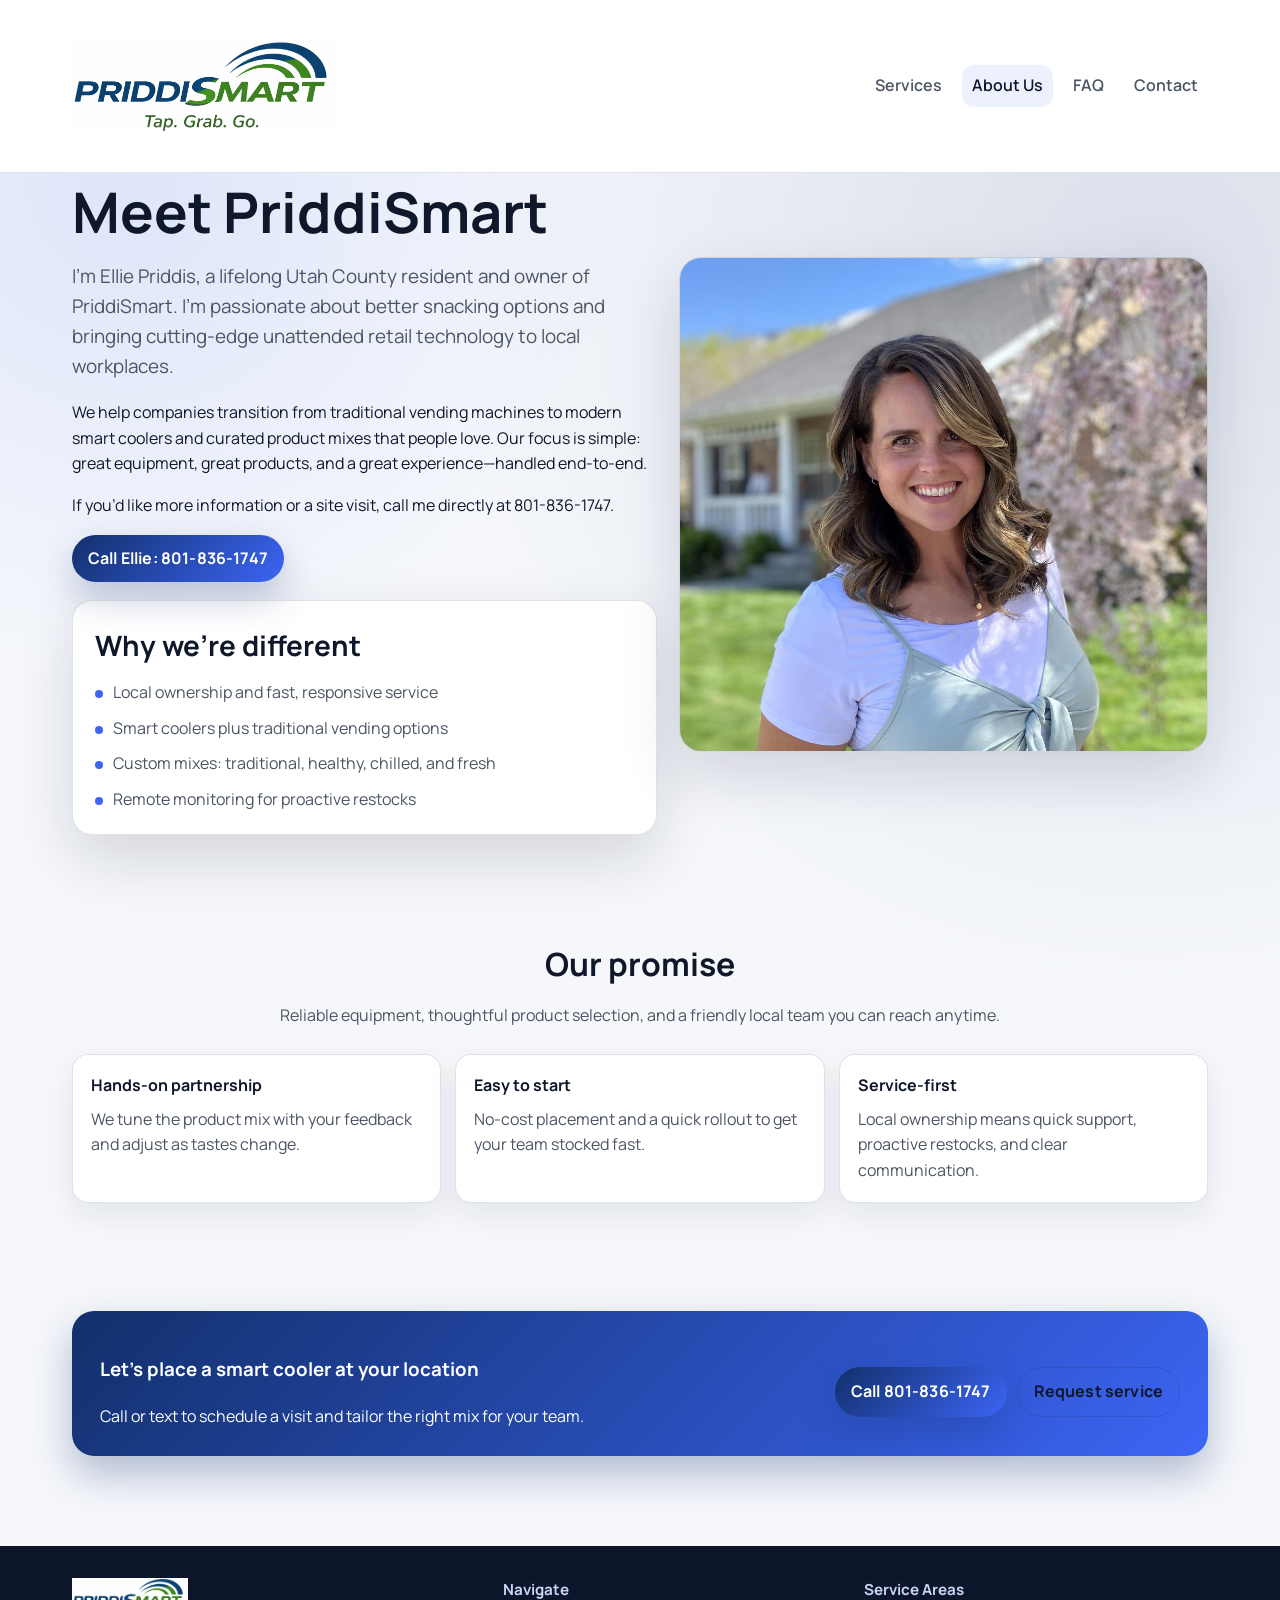
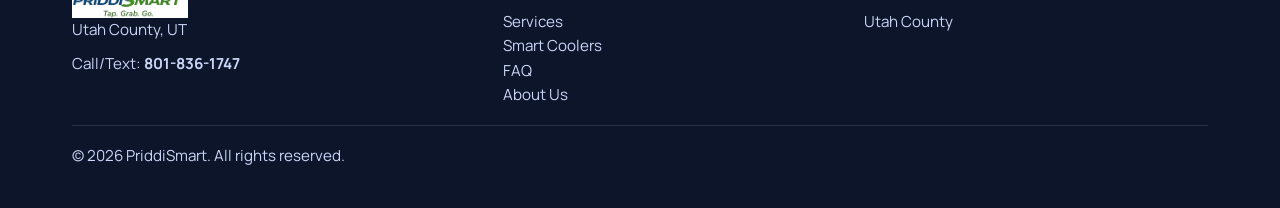
==== about.html @ 3f0e814b "WIP" ====
<!doctype html>
<html lang="en">
<head>
  <meta charset="utf-8" />
  <meta name="viewport" content="width=device-width, initial-scale=1" />
  <meta name="description" content="About PriddiSmart and owner Ellie Priddis, serving Utah County with smart coolers and vending services." />
  <title>About Us | PriddiSmart</title>
  <link rel="icon" href="assets/img/LogoPriddismart.png" />
  <link rel="stylesheet" href="assets/css/styles.css" />
</head>
<body>
  <header class="header">
    <div class="container">
      <nav class="nav" aria-label="Primary">
        <a class="brand" href="index.html">
          <img src="assets/img/LogoPriddismart.png" alt="PriddiSmart logo" />
        </a>
        <div class="navlinks">
          <a href="index.html#services">Services</a>
          <a data-nav href="about.html">About Us</a>
          <a data-nav href="faq.html">FAQ</a>
          <a data-nav href="contact.html">Contact</a>
        </div>
      </nav>
    </div>
  </header>

  <main>
    <section class="hero hero-inset">
      <div class="container">
        <div class="split">
          <div>
            <h1>Meet PriddiSmart</h1>
            <p class="lead">
              I’m Ellie Priddis, a lifelong Utah County resident and owner of PriddiSmart. I’m passionate about better snacking options
              and bringing cutting-edge unattended retail technology to local workplaces.
            </p>
            <p>
              We help companies transition from traditional vending machines to modern smart coolers and curated product mixes that people love.
              Our focus is simple: great equipment, great products, and a great experience—handled end-to-end.
            </p>
            <p>If you’d like more information or a site visit, call me directly at <a href="tel:+18018361747">801-836-1747</a>.</p>
            <div class="hero-cta" style="margin-top:14px;">
              <a class="btn primary" href="tel:+18018361747">Call Ellie: 801-836-1747</a>
            </div>

            <div class="panel" style="margin-top:18px;">
              <h3>Why we’re different</h3>
              <ul class="feature-list">
                <li>Local ownership and fast, responsive service</li>
                <li>Smart coolers plus traditional vending options</li>
                <li>Custom mixes: traditional, healthy, chilled, and fresh</li>
                <li>Remote monitoring for proactive restocks</li>
              </ul>
            </div>
          </div>
          <div class="media">
            <img src="assets/img/IMG_0087.jpg" alt="Ellie Priddis, owner of PriddiSmart" />
          </div>
        </div>
      </div>
    </section>

    <section class="section">
      <div class="container">
        <div class="section-header">
          <h2>Our promise</h2>
          <p>Reliable equipment, thoughtful product selection, and a friendly local team you can reach anytime.</p>
        </div>
        <div class="cards">
          <article class="card mini">
            <h4>Hands-on partnership</h4>
            <p>We tune the product mix with your feedback and adjust as tastes change.</p>
          </article>
          <article class="card mini">
            <h4>Easy to start</h4>
            <p>No-cost placement and a quick rollout to get your team stocked fast.</p>
          </article>
          <article class="card mini">
            <h4>Service-first</h4>
            <p>Local ownership means quick support, proactive restocks, and clear communication.</p>
          </article>
        </div>
      </div>
    </section>

    <section class="cta-band">
      <div class="container">
        <div class="cta-inner">
          <div>
            <h3>Let’s place a smart cooler at your location</h3>
            <p>Call or text to schedule a visit and tailor the right mix for your team.</p>
          </div>
          <div class="hero-cta">
            <a class="btn primary" href="tel:+18018361747">Call 801-836-1747</a>
            <a class="btn ghost" href="contact.html">Request service</a>
          </div>
        </div>
      </div>
    </section>
  </main>


  <footer class="footer">
    <div class="container">
      <div class="footer-grid">
        <div>
          <div class="brandmark">
            <img src="assets/img/LogoPriddismart.png" alt="PriddiSmart logo" />
          </div>
          <div class="small">Utah County, UT</div>
          <div class="small" style="margin-top:10px;">Call/Text: <strong><a href="tel:+18018361747">801-836-1747</a></strong></div>
        </div>
        <div>
          <div class="small" style="font-weight:700;margin-bottom:8px;">Navigate</div>
          <div class="small"><a href="index.html#services">Services</a></div>
          <div class="small"><a href="index.html#equipment">Smart Coolers</a></div>
          <div class="small"><a href="faq.html">FAQ</a></div>
          <div class="small"><a href="about.html">About Us</a></div>
        </div>
        <div>
          <div class="small" style="font-weight:700;margin-bottom:8px;">Service Areas</div>
          <div class="small">Utah County</div>
        </div>
      </div>

      <hr class="sep" />
      <div class="small">© 2026 PriddiSmart. All rights reserved.</div>
    </div>
  </footer>

  <script src="assets/js/main.js"></script>
</body>
</html>
---- assets/css/styles.css ----
@import url('https://fonts.googleapis.com/css2?family=Manrope:wght@400;500;600;700&display=swap');

:root{
  --bg:#f5f7fb;
  --card:#ffffff;
  --ink:#0f172a;
  --muted:#4b5563;
  --accent:#12306b;
  --accent2:#3c65f5;
  --border:rgba(15,23,42,.12);
  --radius:18px;
  --shadow:0 24px 60px rgba(15,23,42,.14);
  --max:1180px;
}
*{box-sizing:border-box}
html,body{margin:0;padding:0}
body{
  font-family:"Manrope","Helvetica Neue",Arial,sans-serif;
  color:var(--ink);
  background:
    radial-gradient(900px 900px at 10% 10%, rgba(60,101,245,.12), transparent 55%),
    radial-gradient(1200px 1200px at 90% 15%, rgba(18,48,107,.12), transparent 60%),
    var(--bg);
  line-height:1.6;
}
a{color:inherit;text-decoration:none}
a:hover{opacity:.9}
img{display:block;max-width:100%}
.container{max-width:var(--max);margin:0 auto;padding:0 22px}
.header{
  position:sticky;top:0;z-index:50;
  backdrop-filter:blur(12px);
  background:#fff;
  border-bottom:1px solid var(--border);
}
.nav{
  display:flex;align-items:center;justify-content:space-between;
  padding:40px 0;
  gap:16px;
  flex-wrap:wrap;
}
.brand img{height:92px;width:auto}
.navlinks{display:flex;gap:10px;align-items:center;flex-wrap:wrap}
.navlinks a{font-weight:600;color:var(--muted);padding:8px 10px;border-radius:12px}
.navlinks a.active{color:var(--ink);background:rgba(60,101,245,.09)}
.btn{
  display:inline-flex;align-items:center;justify-content:center;
  padding:11px 16px;border-radius:999px;
  border:1px solid var(--border);
  background:#fff;
  color:var(--ink);
  font-weight:700;
  letter-spacing:.01em;
  box-shadow:0 12px 24px rgba(15,23,42,.08);
}
.btn.primary{
  border:none;
  background:linear-gradient(135deg,var(--accent),var(--accent2));
  color:#fff;
  box-shadow:0 16px 36px rgba(18,48,107,.25);
}
.btn.ghost{
  background:transparent;
  box-shadow:none;
}
.hero{
  padding:0 0 36px;
}
.hero .container{
  max-width:100%;
  padding:0;
}
.hero-inset .container{
  max-width:var(--max);
  padding:0 22px;
}
.hero-grid{
  display:grid;
  grid-template-columns:1fr;
  gap:0;
  align-items:center;
}
.eyebrow{text-transform:uppercase;letter-spacing:.2em;font-size:.78rem;font-weight:700;color:var(--muted)}
h1{font-size:56px;line-height:1.05;margin:10px 0 16px}
.lead{color:var(--muted);font-size:1.18rem;max-width:58ch}
.pill-row,.hero-cta{display:flex;gap:10px;flex-wrap:wrap}
.pill{
  border:1px solid var(--border);
  border-radius:999px;
  padding:7px 12px;
  color:var(--ink);
  font-weight:600;
  background:rgba(18,48,107,.06);
}
.pill.big{padding:10px 14px}
.hero-cta{margin-top:18px}
.hero-media{position:relative}
.hero-frame{
  position:relative;
  border-radius:0;
  overflow:hidden;
  background:#000;
  box-shadow:none;
  border:none;
  min-height:420px;
}
.hero-frame img{
  width:100%;height:100%;
  object-fit:cover;
  mix-blend-mode:normal;
  opacity:1;
}
.hero-text-overlay{
  position:absolute;
  inset:0;
  display:flex;
  flex-direction:column;
  align-items:center;
  justify-content:center;
  text-align:center;
  color:#fff;
  padding:20px;
  background:linear-gradient(180deg, rgba(0,0,0,.35), rgba(0,0,0,.55));
}
.hero-text-overlay h1{
  margin:0 0 12px;
  font-size:54px;
  line-height:1.05;
}
.hero-text-overlay .lead{
  color:#e5e9ff;
  font-size:1.15rem;
}
.lead-tags{
  display:flex;
  gap:18px;
  align-items:center;
  justify-content:center;
  flex-wrap:wrap;
  font-size:48px;
  line-height:1.08;
}
.lead-tags span{
  white-space:nowrap;
}
.dot-sep{
  width:8px;
  height:8px;
  border-radius:50%;
  background:#e5e9ff;
  display:inline-block;
}
.dot{
  width:10px;height:10px;border-radius:50%;
  background:var(--accent2);display:inline-block;
}
.section{padding:68px 0}
#services{scroll-margin-top:140px}
#equipment{scroll-margin-top:140px}
.section-header{text-align:center;max-width:860px;margin:0 auto 26px}
.section h2{margin:0 0 12px;font-size:32px}
.section p{margin:0;color:var(--muted)}
.accordion{
  display:grid;
  grid-template-columns:repeat(auto-fit,minmax(260px,1fr));
  gap:14px;
}
.accordion-item{
  background:var(--card);
  border:1px solid var(--border);
  border-radius:16px;
  box-shadow:0 12px 30px rgba(15,23,42,.08);
  padding:6px 10px;
}
.accordion-toggle{
  width:100%;
  display:flex;align-items:center;justify-content:space-between;
  border:none;background:transparent;
  padding:12px 6px 8px 6px;
  font-size:1rem;font-weight:700;
  color:var(--ink);
  cursor:pointer;
}
.accordion-toggle .plus{
  position:relative;width:18px;height:18px;
}
.accordion-toggle .plus::before,
.accordion-toggle .plus::after{
  content:"";
  position:absolute;top:50%;left:50%;
  width:12px;height:2px;
  background:var(--ink);
  transform:translate(-50%,-50%);
}
.accordion-toggle .plus::after{transform:translate(-50%,-50%) rotate(90deg)}
.accordion-item.open .accordion-toggle .plus::after{opacity:0}
.accordion-panel{
  padding:0 6px 12px 6px;
  color:var(--muted);
  display:none;
  font-size:.98rem;
}
.accordion-item.open .accordion-panel{display:block}
.split{
  display:grid;
  grid-template-columns:1.05fr .95fr;
  gap:22px;
  align-items:center;
}
.panel{
  background:var(--card);
  border:1px solid var(--border);
  border-radius:20px;
  padding:22px;
  box-shadow:var(--shadow);
}
.panel h3{margin:0 0 10px;font-size:28px}
.panel .muted{color:var(--muted);margin-top:0}
.feature-list{
  margin:12px 0 0 0;
  padding:0;
  list-style:none;
  display:grid;
  gap:10px;
}
.feature-list li{
  padding-left:18px;
  position:relative;
  color:var(--muted);
}
.feature-list li::before{
  content:"";
  position:absolute;
  left:0;top:10px;
  width:8px;height:8px;
  border-radius:50%;
  background:var(--accent2);
}
.media{
  border-radius:22px;
  overflow:hidden;
  border:1px solid var(--border);
  box-shadow:var(--shadow);
}
.media img{width:100%;height:100%;object-fit:cover}
.service-areas .chips{
  display:flex;flex-wrap:wrap;gap:10px;
  justify-content:center;
  margin-bottom:20px;
}
.media.wide{margin:26px 0}
.cards{
  display:grid;
  grid-template-columns:repeat(auto-fit,minmax(240px,1fr));
  gap:14px;
}
.video-section .container{max-width:var(--max);}
.video-embed{
  position:relative;
  padding-bottom:56.25%;
  height:0;
  border-radius:18px;
  overflow:hidden;
  box-shadow:var(--shadow);
  background:#000;
}
.video-embed iframe{
  position:absolute;
  top:0;left:0;
  width:100%;height:100%;
  border:0;
}
.card.mini{
  background:var(--card);
  border:1px solid var(--border);
  border-radius:16px;
  padding:18px;
  box-shadow:0 12px 30px rgba(15,23,42,.08);
}
.card.mini h4{margin:0 0 8px}
.card.mini p{margin:0;color:var(--muted)}
.cta-band{padding:40px 0 70px}
.cta-inner{
  background:linear-gradient(135deg,var(--accent),var(--accent2));
  color:#fff;
  border-radius:22px;
  padding:26px 28px;
  display:flex;
  align-items:center;
  justify-content:space-between;
  gap:20px;
  box-shadow:0 18px 40px rgba(18,48,107,.3);
}
.cta-inner p{margin:8px 0 0}
.footer{
  background:#0c152a;
  color:#cbd5f5;
  padding:32px 0 40px;
  margin-top:20px;
}
.footer-grid{
  display:grid;
  grid-template-columns:1.2fr 1fr 1fr;
  gap:18px;
}
.footer a{color:inherit}
.footer .brandmark img{height:40px}
.small{font-size:.95rem}
.sep{border:none;border-top:1px solid rgba(255,255,255,.12);margin:18px 0}
@media (max-width: 980px){
  .hero-grid,
  .split{grid-template-columns:1fr}
  h1{font-size:42px}
  .cta-inner{flex-direction:column;align-items:flex-start}
}
@media (max-width: 720px){
  .nav{flex-wrap:wrap}
  .navlinks{width:100%;justify-content:flex-start}
  .hero{padding-top:46px}
  h1{font-size:36px}
  .section{padding:56px 0}
  .hero-frame{min-height:380px}
}
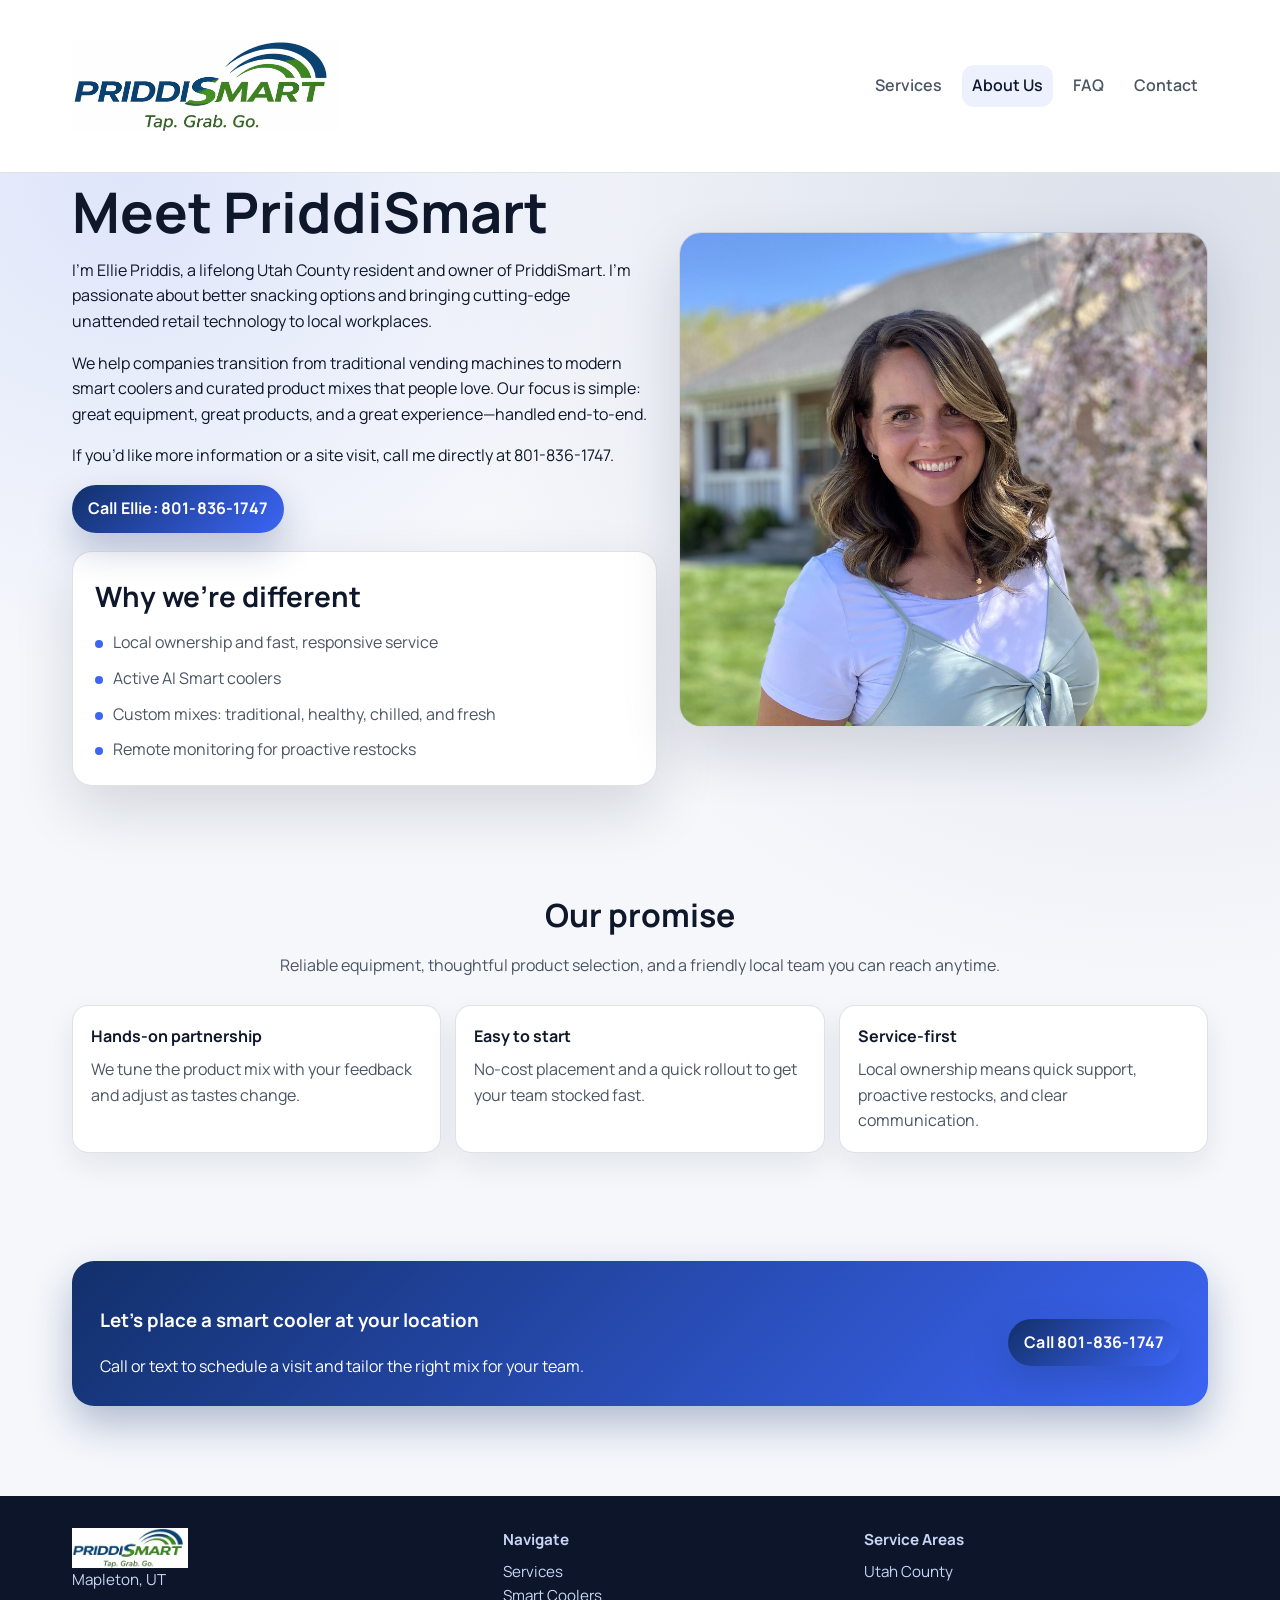
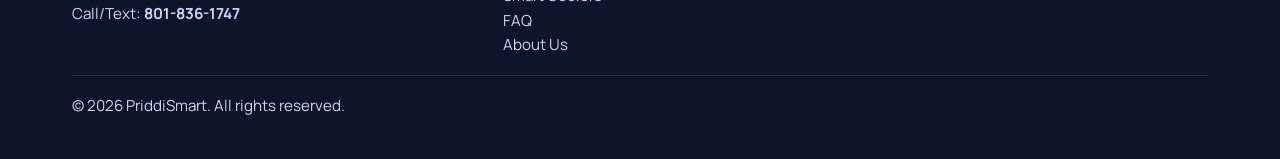
==== commit 8af5e8ef: "WIP" ====
--- a/about.html
+++ b/about.html
@@ -31,7 +31,7 @@
         <div class="split">
           <div>
             <h1>Meet PriddiSmart</h1>
-            <p class="lead">
+            <p>
               I’m Ellie Priddis, a lifelong Utah County resident and owner of PriddiSmart. I’m passionate about better snacking options
               and bringing cutting-edge unattended retail technology to local workplaces.
             </p>
@@ -48,7 +48,7 @@
               <h3>Why we’re different</h3>
               <ul class="feature-list">
                 <li>Local ownership and fast, responsive service</li>
-                <li>Smart coolers plus traditional vending options</li>
+                <li>Active AI Smart coolers</li>
                 <li>Custom mixes: traditional, healthy, chilled, and fresh</li>
                 <li>Remote monitoring for proactive restocks</li>
               </ul>
@@ -93,7 +93,6 @@
           </div>
           <div class="hero-cta">
             <a class="btn primary" href="tel:+18018361747">Call 801-836-1747</a>
-            <a class="btn ghost" href="contact.html">Request service</a>
           </div>
         </div>
       </div>
@@ -108,7 +107,7 @@
           <div class="brandmark">
             <img src="assets/img/LogoPriddismart.png" alt="PriddiSmart logo" />
           </div>
-          <div class="small">Utah County, UT</div>
+          <div class="small">Mapleton, UT</div>
           <div class="small" style="margin-top:10px;">Call/Text: <strong><a href="tel:+18018361747">801-836-1747</a></strong></div>
         </div>
         <div>
